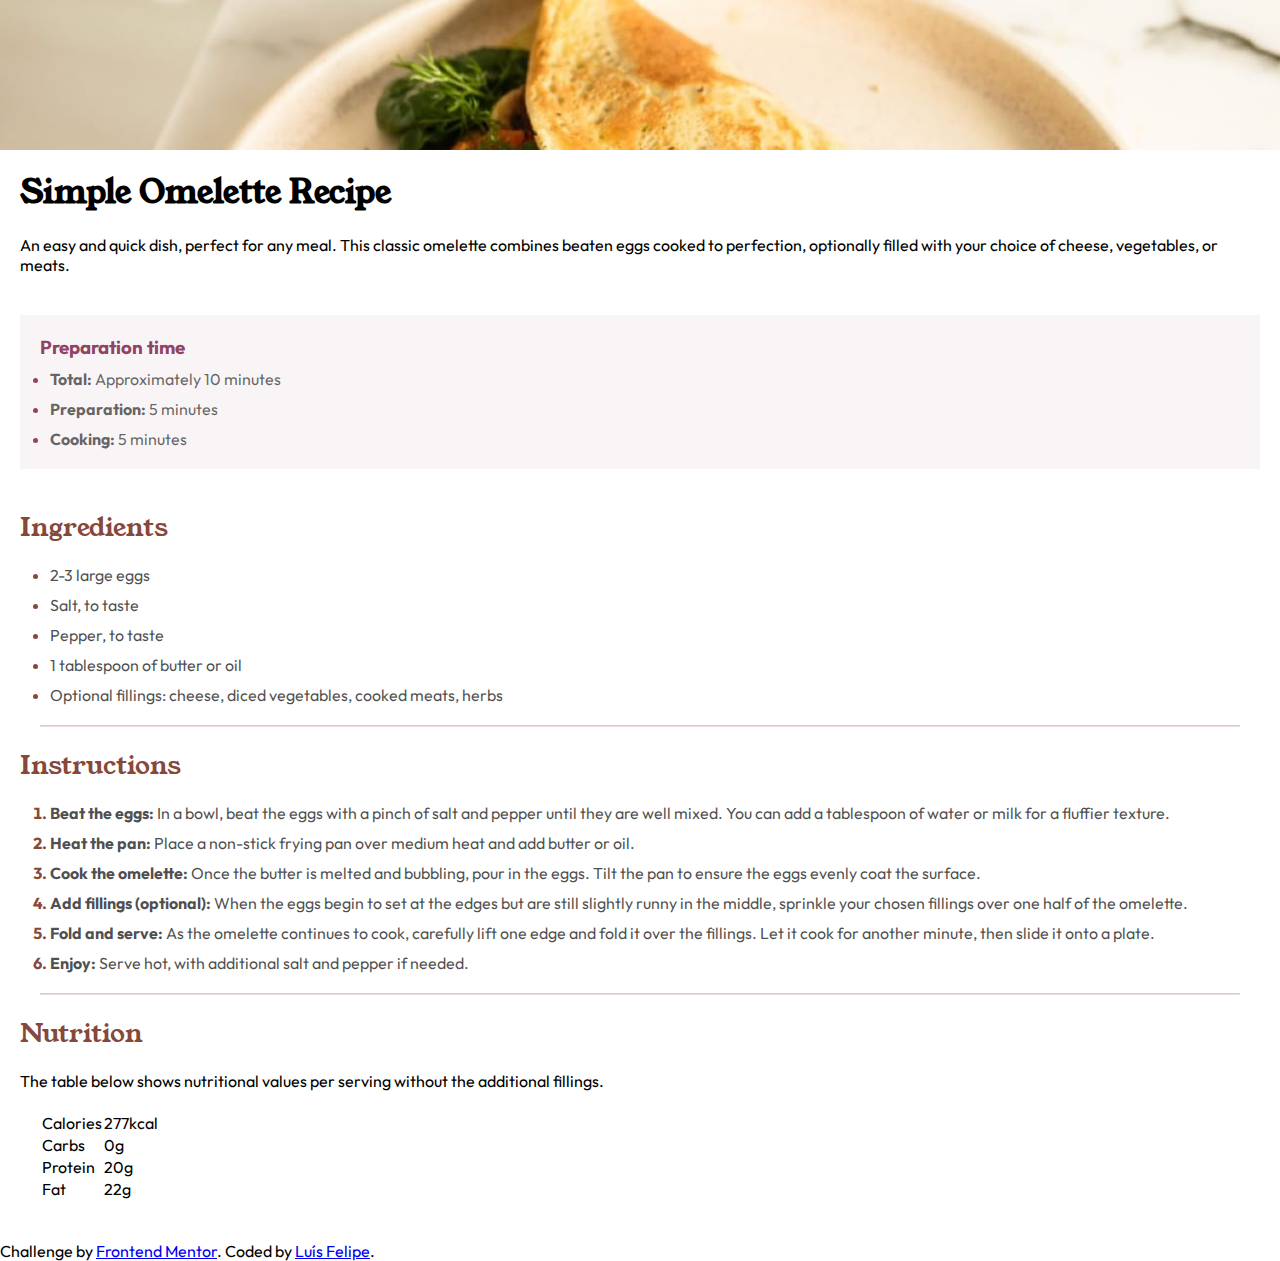
==== index1.html @ 90471e43 "update 1.0" ====
<!DOCTYPE html>
<html lang="en">
<head>
    <meta charset="UTF-8">
    <meta name="viewport" content="width=device-width, initial-scale=1.0">
    <link rel="shortcut icon" href="imagens/favicon-32x32.png">
    <title>Frontend Mentor | Recipe page</title>
    <link rel="stylesheet" href="estilo/style.css">
</head>
<body>
    <main>
        <header>
            <div id="imagem">

            </div>
        </header>
        <section>
            <h1>
                Simple Omelette Recipe
            </h1>
            <p>
                An easy and quick dish, perfect for any meal. This classic omelette combines beaten eggs cooked 
                to perfection, optionally filled with your choice of cheese, vegetables, or meats.
            </p>
        </section>
        <aside>
            <h3>
                Preparation time
            </h3>
            <p>
                <ul>
                    <li><strong>Total:</strong> Approximately 10 minutes</li>
                    <li><strong>Preparation:</strong> 5 minutes</li>
                    <li><strong>Cooking:</strong> 5 minutes</li>
                </ul>
            </p>
        </aside>
        <article>
            <h2>
                Ingredients
            </h2>
            <p>
                <ul>
                    <li>2-3 large eggs</li>
                    <li>Salt, to taste</li>
                    <li>Pepper, to taste</li>
                    <li>1 tablespoon of butter or oil</li>
                    <li>Optional fillings: cheese, diced vegetables, cooked meats, herbs</li>
                </ul>
            </p>
            <hr>
            <h2>
                Instructions
            </h2>
            <p>
                <ol>
                    <li>
                        <strong>Beat the eggs:</strong> In a bowl, beat the eggs with a pinch of salt and pepper until they are well mixed.
                        You can add a tablespoon of water or milk for a fluffier texture.
                    </li>
                    <li><strong>Heat the pan:</strong> Place a non-stick frying pan over medium heat and add butter or oil.</li>
                    <li>
                        <strong>Cook the omelette:</strong> Once the butter is melted and bubbling, pour in the eggs. Tilt the pan to ensure
                        the eggs evenly coat the surface.
                    </li>
                    <li>
                        <strong>Add fillings (optional):</strong> When the eggs begin to set at the edges but are still slightly runny in the
                        middle, sprinkle your chosen fillings over one half of the omelette.
                    </li>
                    <li>
                        <strong>Fold and serve:</strong> As the omelette continues to cook, carefully lift one edge and fold it over the
                        fillings. Let it cook for another minute, then slide it onto a plate.
                    </li>
                    <li><strong>Enjoy:</strong> Serve hot, with additional salt and pepper if needed.</li>
                </ol>
            </p>
            <hr>
            <h2>
                Nutrition
            </h2>
            <p>
                The table below shows nutritional values per serving without the additional fillings.
            </p>
            <table>
                <tbody>
                    <tr>
                        <td>Calories</td>
                        <td id="numeros">277kcal</td>
                    </tr>
                    <tr>
                        <td>Carbs</td>
                        <td>0g</td>
                    </tr>
                    <tr>
                        <td>Protein</td>
                        <td>20g</td>
                    </tr>
                    <tr>
                        <td>Fat</td>
                        <td>22g</td>
                    </tr>                    
                </tbody>
            </table>
        </article>
        <footer>
            <div class="attribution">
                Challenge by <a href="https://www.frontendmentor.io?ref=challenge" target="_blank" rel="external">Frontend Mentor</a>. 
                Coded by <a href="https://github.com/Luiissfelipe" target="_blank" rel="author">Luís Felipe</a>.
              </div>
        </footer>
    </main>
</body>
</html>
---- estilo/style.css ----
@charset "UTF-8";

@font-face {
    font-family: Outfit;
    src: url(../fontes/outfit/Outfit-VariableFont_wght.ttf);
}

@font-face {
    font-family: Young-serif;
    src: url(../fontes/young-serif/YoungSerif-Regular.ttf);
}

*{
    font-family: 'outfit';
    margin: 0px;
    padding: 0px;
}

header #imagem{
    background: black url(../imagens/image-omelette.jpeg) no-repeat;
    background-size: cover;
    height: 150px;
}

section{
    padding: 20px;
}

section h1{
    font-family: 'young-serif';
}

section p{
    margin: 20px 0px;
}

aside{
    background-color: rgba(146, 67, 99, 0.05);
    margin: 0px 20px;
    padding: 20px;
}

aside h3{
    color: rgba(146, 67, 99);
    margin-bottom: 10px;
}

aside li{
    color: rgba(0, 0, 0, 0.6);
    margin: 10px 10px 0px;
}

aside li::marker{
    color: rgba(146, 67, 99);
}

article{
    padding: 20px;
}

article h2{
    color: #86483b;
    font-family: 'young-serif';
    font-weight: normal;
    font-size: 1.6em;
    margin: 20px 0px;
}

article li{
    color: rgba(0, 0, 0, 0.7);
    margin: 10px 30px 0px;
}

article li::marker{
    color: #86483b;
    font-weight: bold;
}

article hr{
    border-color: rgba(134, 71, 59, 0.2);
    margin: 20px;
}

article table{
    margin: 20px;
}
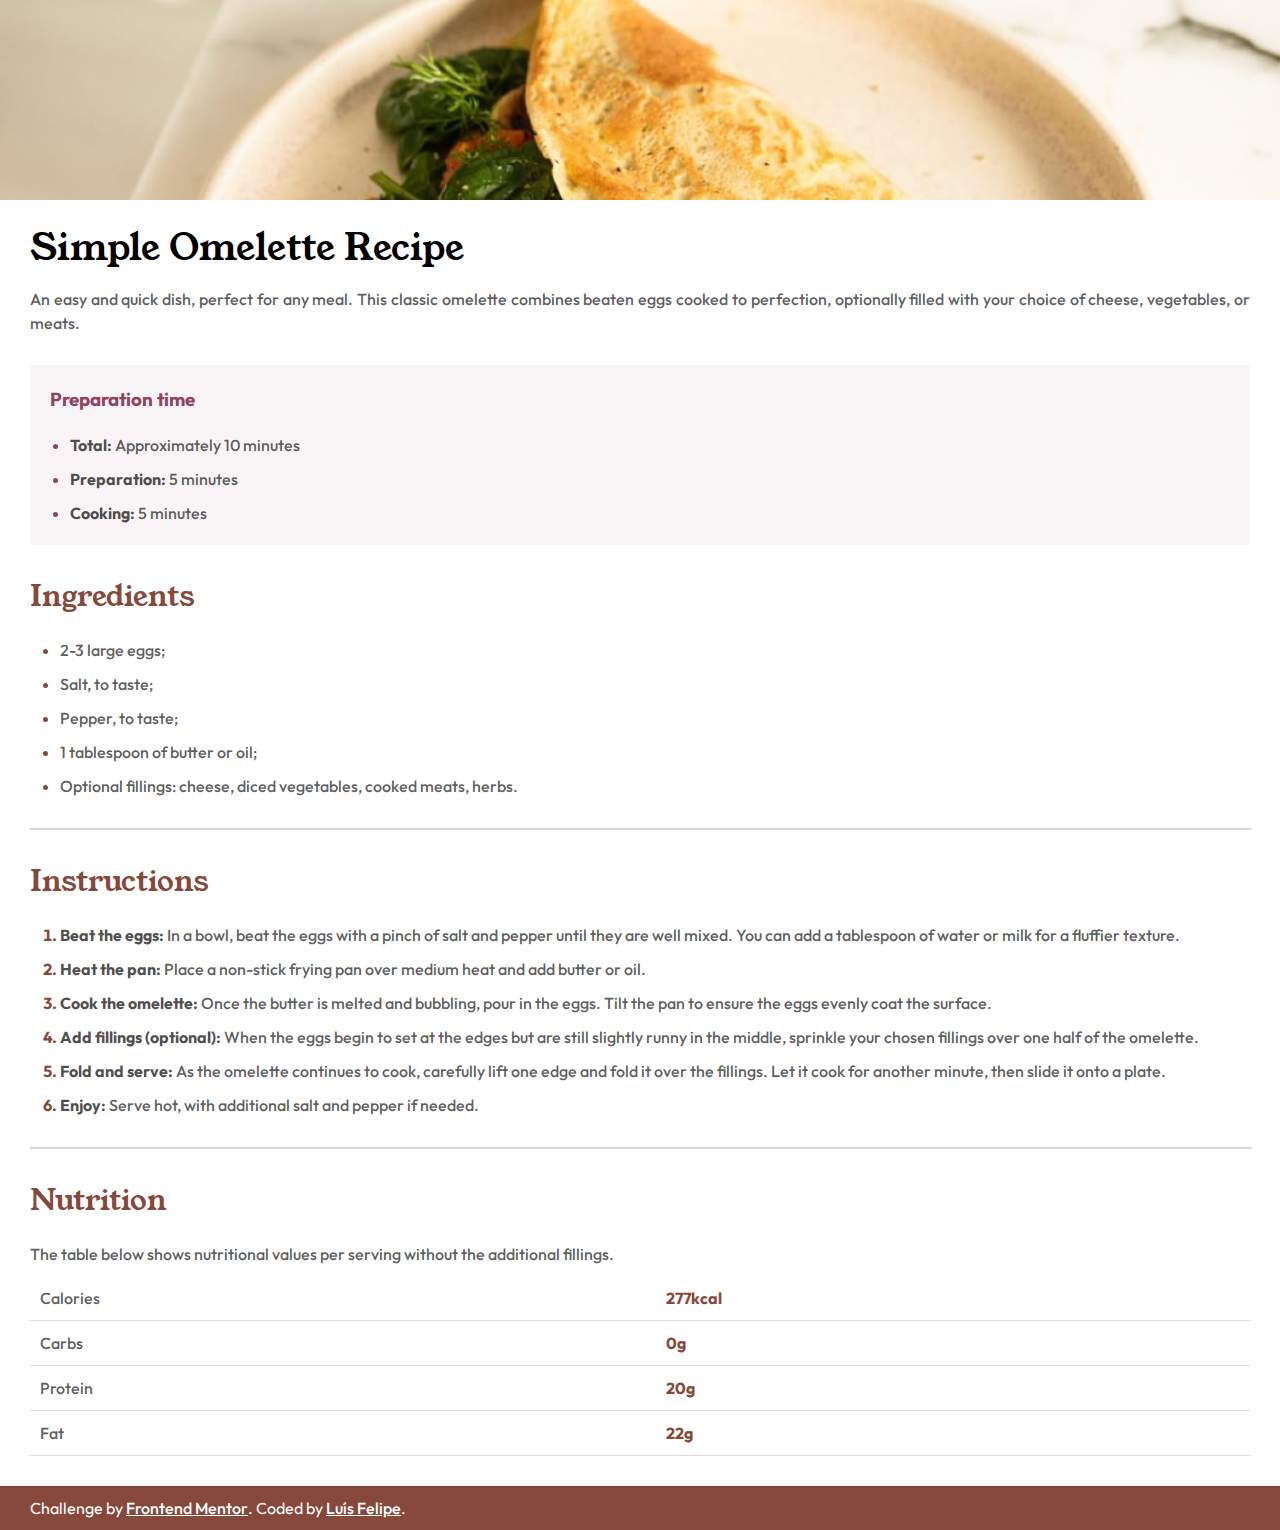
==== commit 71267b33: "update 1.1" ====
--- a/index1.html
+++ b/index1.html
@@ -41,11 +41,11 @@
             </h2>
             <p>
                 <ul>
-                    <li>2-3 large eggs</li>
-                    <li>Salt, to taste</li>
-                    <li>Pepper, to taste</li>
-                    <li>1 tablespoon of butter or oil</li>
-                    <li>Optional fillings: cheese, diced vegetables, cooked meats, herbs</li>
+                    <li>2-3 large eggs;</li>
+                    <li>Salt, to taste;</li>
+                    <li>Pepper, to taste;</li>
+                    <li>1 tablespoon of butter or oil;</li>
+                    <li>Optional fillings: cheese, diced vegetables, cooked meats, herbs.</li>
                 </ul>
             </p>
             <hr>
@@ -89,16 +89,16 @@
                     </tr>
                     <tr>
                         <td>Carbs</td>
-                        <td>0g</td>
+                        <td id="numeros">0g</td>
                     </tr>
                     <tr>
                         <td>Protein</td>
-                        <td>20g</td>
+                        <td id="numeros">20g</td>
                     </tr>
                     <tr>
                         <td>Fat</td>
-                        <td>22g</td>
-                    </tr>                    
+                        <td id="numeros">22g</td>
+                    </tr>
                 </tbody>
             </table>
         </article>
--- a/estilo/style.css
+++ b/estilo/style.css
@@ -11,7 +11,11 @@
 }
 
 *{
+    color: rgba(0, 0, 0, 0.65);
+    text-align: justify;
+    font-weight: 500;
     font-family: 'outfit';
+    line-height: 1.5em;
     margin: 0px;
     padding: 0px;
 }
@@ -19,55 +23,59 @@
 header #imagem{
     background: black url(../imagens/image-omelette.jpeg) no-repeat;
     background-size: cover;
-    height: 150px;
+    height: 200px;
 }
 
 section{
-    padding: 20px;
+    padding: 30px;
 }
 
 section h1{
+    color: black;
     font-family: 'young-serif';
-}
-
-section p{
-    margin: 20px 0px;
+    font-size: 2.3em;
+    line-height: 1em;    
+    margin-bottom: 20px;
 }
 
 aside{
     background-color: rgba(146, 67, 99, 0.05);
-    margin: 0px 20px;
+    margin: 0px 30px;
     padding: 20px;
 }
 
 aside h3{
     color: rgba(146, 67, 99);
-    margin-bottom: 10px;
+    font-weight: bold;
+    margin-bottom: 20px;
 }
 
 aside li{
-    color: rgba(0, 0, 0, 0.6);
-    margin: 10px 10px 0px;
+    margin: 10px 20px 0px;
 }
 
 aside li::marker{
     color: rgba(146, 67, 99);
 }
 
+strong{
+    color: rgba(0, 0, 0, 0.7);
+    font-weight: bold;
+}
+
 article{
-    padding: 20px;
+    padding: 30px;
 }
 
 article h2{
     color: #86483b;
     font-family: 'young-serif';
     font-weight: normal;
-    font-size: 1.6em;
-    margin: 20px 0px;
+    font-size: 1.8em;
+    margin-bottom: 20px;
 }
 
 article li{
-    color: rgba(0, 0, 0, 0.7);
     margin: 10px 30px 0px;
 }
 
@@ -78,9 +86,39 @@
 
 article hr{
     border-color: rgba(134, 71, 59, 0.2);
-    margin: 20px;
+    width: 100%;
+    margin: 30px auto;
 }
 
 article table{
-    margin: 20px;
+    width: 100%;
+    margin-top: 10px;
+    border-collapse: collapse;
+}
+
+table tr{
+    border-bottom: 1px solid rgba(134, 71, 59, 0.2);
+}
+
+table td{
+    padding: 10px;
+}
+
+table #numeros{
+    color: #86483b;
+    font-weight: bold;
+}
+
+footer{
+    background-color: #86483b;
+    padding: 10px 30px;
+}
+
+footer .attribution{
+    color: white;
+    font-weight: normal;
+}
+
+footer a{
+    color: white;
 }